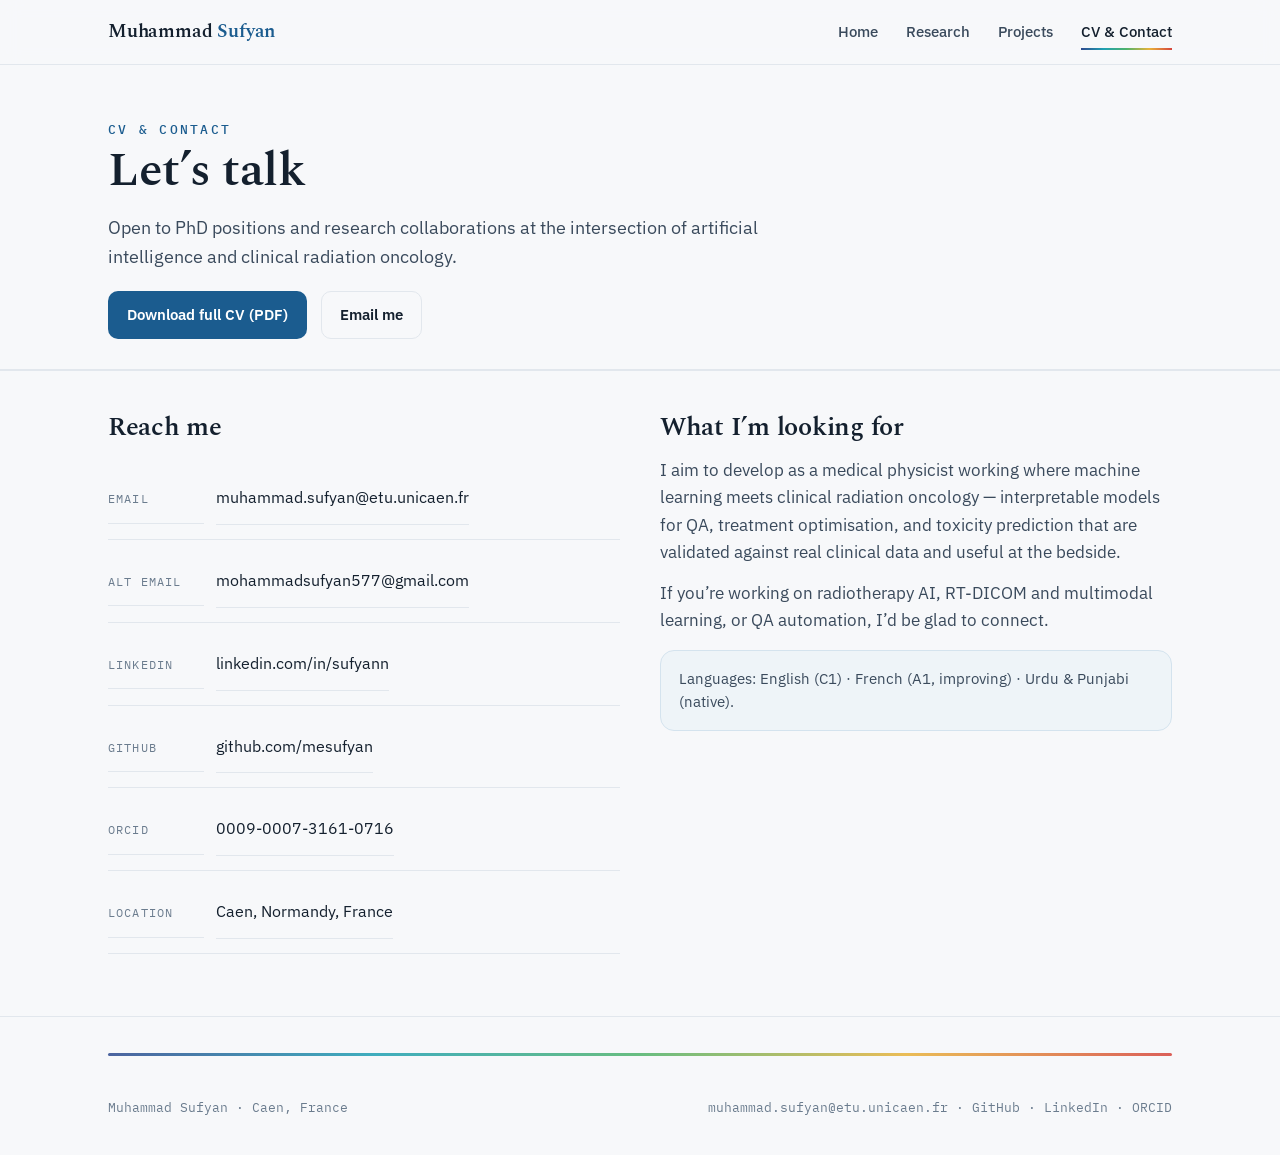
==== cv.html @ 7ce427d2 "Add files via upload" ====
<!DOCTYPE html><html lang="en"><head>
<meta charset="utf-8"><meta name="viewport" content="width=device-width,initial-scale=1">
<title>CV &amp; Contact — Muhammad Sufyan</title>
<meta name="description" content="Contact Muhammad Sufyan and download his CV.">
<link rel="preconnect" href="https://fonts.googleapis.com"><link rel="preconnect" href="https://fonts.gstatic.com" crossorigin><link href="https://fonts.googleapis.com/css2?family=Spectral:ital,wght@0,400;0,500;0,600;1,400&family=IBM+Plex+Sans:wght@400;500;600&family=IBM+Plex+Mono:wght@400;500&display=swap" rel="stylesheet"><link rel="stylesheet" href="styles.css"></head>
<body><nav class="nav"><div class="wrap">
<a class="brand" href="index.html">Muhammad <span>Sufyan</span></a>
<button class="navtoggle" aria-label="Menu" onclick="document.getElementById('nv').classList.toggle('open')">&#9776;</button>
<div class="navlinks" id="nv"><a href="index.html">Home</a><a href="research.html">Research</a><a href="projects.html">Projects</a><a href="cv.html" class="active">CV &amp; Contact</a></div>
</div></nav><header class="phero"><div class="wrap">
<p class="eyebrow">CV &amp; Contact</p>
<h1>Let&rsquo;s talk</h1>
<p class="summary">Open to PhD positions and research collaborations at the intersection of artificial intelligence and clinical radiation oncology.</p>
<div class="linkrow"><a class="btn btn-primary" href="assets/Muhammad_Sufyan_CV.pdf" download>Download full CV (PDF)</a>
<a class="btn btn-ghost" href="mailto:muhammad.sufyan@etu.unicaen.fr">Email me</a></div>
</div></header>
<section class="psec"><div class="wrap fade">
<div class="contact-grid">
<div><h2>Reach me</h2><div class="contact-list">
<a href="mailto:muhammad.sufyan@etu.unicaen.fr"><span class="lab">Email</span><span class="val">muhammad.sufyan@etu.unicaen.fr</span></a>
<a href="mailto:mohammadsufyan577@gmail.com"><span class="lab">Alt email</span><span class="val">mohammadsufyan577@gmail.com</span></a>
<a href="https://www.linkedin.com/in/sufyann"><span class="lab">LinkedIn</span><span class="val">linkedin.com/in/sufyann</span></a>
<a href="https://github.com/mesufyan"><span class="lab">GitHub</span><span class="val">github.com/mesufyan</span></a>
<a href="https://orcid.org/0009-0007-3161-0716"><span class="lab">ORCID</span><span class="val">0009-0007-3161-0716</span></a>
<span><span class="lab">Location</span><span class="val">Caen, Normandy, France</span></span>
</div></div>
<div><h2>What I&rsquo;m looking for</h2>
<p>I aim to develop as a medical physicist working where machine learning meets clinical radiation oncology &mdash; interpretable models for QA, treatment optimisation, and toxicity prediction that are validated against real clinical data and useful at the bedside.</p>
<p>If you&rsquo;re working on radiotherapy AI, RT-DICOM and multimodal learning, or QA automation, I&rsquo;d be glad to connect.</p>
<div class="note">Languages: English (C1) &middot; French (A1, improving) &middot; Urdu &amp; Punjabi (native).</div>
</div></div>
</div></section><footer><div class="wrap" style="flex-direction:column;align-items:stretch">
<div class="spectrum-line"></div>
<div style="display:flex;justify-content:space-between;align-items:center;flex-wrap:wrap;gap:14px">
<span class="small">Muhammad Sufyan &middot; Caen, France</span>
<span class="small"><a href="mailto:muhammad.sufyan@etu.unicaen.fr">muhammad.sufyan@etu.unicaen.fr</a> &middot;
<a href="https://github.com/mesufyan">GitHub</a> &middot; <a href="https://www.linkedin.com/in/sufyann">LinkedIn</a> &middot;
<a href="https://orcid.org/0009-0007-3161-0716">ORCID</a></span>
</div></div></footer>
<script>
const io=new IntersectionObserver((es)=>{es.forEach(e=>{if(e.isIntersecting)e.target.classList.add('in')})},{threshold:.12});
document.querySelectorAll('.fade').forEach(el=>io.observe(el));
</script></body></html>
---- styles.css ----
/* ---------- Muhammad Sufyan — personal site ----------
   Design language drawn from radiation oncology:
   isodose colormap (blue→cyan→green→amber→red) as the signature,
   DVH curve as the hero motif. Academic gravitas (Spectral) +
   technical precision (IBM Plex Sans / Mono).
----------------------------------------------------- */

:root{
  --paper:#F7F8FA;
  --paper-2:#FFFFFF;
  --ink:#14202E;
  --ink-2:#3A4A5C;
  --muted:#6B7C8E;
  --line:#E2E7ED;
  --cobalt:#1B5C8F;
  --cobalt-deep:#0F4A78;
  --teal:#0E6C76;
  /* isodose colormap stops */
  --d1:#2E4A8F; --d2:#1FA0B3; --d3:#4FB36B; --d4:#E8B23A; --d5:#D6453C;
  --spectrum:linear-gradient(90deg,var(--d1),var(--d2),var(--d3),var(--d4),var(--d5));
  --maxw:1120px;
  --r:14px;
}

*{box-sizing:border-box;margin:0;padding:0}
html{scroll-behavior:smooth}
body{
  background:var(--paper);
  color:var(--ink);
  font-family:"IBM Plex Sans",system-ui,sans-serif;
  font-size:17px;
  line-height:1.6;
  -webkit-font-smoothing:antialiased;
}
a{color:inherit;text-decoration:none}
img{max-width:100%;display:block}

.wrap{max-width:var(--maxw);margin:0 auto;padding:0 28px}

/* ---------- typography ---------- */
h1,h2,h3{font-family:"Spectral",Georgia,serif;font-weight:600;line-height:1.1;letter-spacing:-.01em;color:var(--ink)}
.mono{font-family:"IBM Plex Mono",ui-monospace,monospace}
.eyebrow{
  font-family:"IBM Plex Mono",monospace;
  font-size:12.5px;letter-spacing:.18em;text-transform:uppercase;
  color:var(--cobalt);font-weight:500;
}

/* ---------- nav ---------- */
.nav{
  position:sticky;top:0;z-index:50;
  background:rgba(247,248,250,.82);
  backdrop-filter:blur(10px);
  border-bottom:1px solid var(--line);
}
.nav .wrap{display:flex;align-items:center;justify-content:space-between;height:64px}
.brand{font-family:"Spectral",serif;font-weight:600;font-size:19px;letter-spacing:-.01em}
.brand span{color:var(--cobalt)}
.navlinks{display:flex;gap:28px;align-items:center}
.navlinks a{font-size:14.5px;color:var(--ink-2);font-weight:500;position:relative;padding:4px 0}
.navlinks a:hover{color:var(--cobalt)}
.navlinks a.active{color:var(--ink)}
.navlinks a.active::after{
  content:"";position:absolute;left:0;right:0;bottom:-2px;height:2px;background:var(--spectrum)
}
.navtoggle{display:none;background:none;border:0;cursor:pointer;font-size:22px;color:var(--ink)}

/* ---------- hero ---------- */
.hero{padding:72px 0 40px}
.hero-grid{display:grid;grid-template-columns:1.15fr .85fr;gap:56px;align-items:center}
.hero h1{font-size:clamp(38px,6vw,62px);margin:14px 0 18px}
.hero .lead{font-size:19px;color:var(--ink-2);max-width:34ch;margin-bottom:26px}
.hero .lead b{color:var(--ink);font-weight:600}

.portrait-card{position:relative}
.portrait{
  border-radius:var(--r);width:100%;
  border:1px solid var(--line);
  box-shadow:0 24px 60px -28px rgba(20,32,46,.45);
  filter:saturate(1.02);
}
.portrait-card::after{
  content:"";position:absolute;left:-10px;right:18px;bottom:-10px;height:6px;border-radius:6px;background:var(--spectrum);opacity:.9
}

/* dvh figure */
.dvh-wrap{margin-top:10px}
.dvh-cap{font-size:12px;color:var(--muted);margin-top:8px;display:flex;gap:6px;align-items:center}

/* buttons */
.btns{display:flex;gap:12px;flex-wrap:wrap}
.btn{
  display:inline-flex;align-items:center;gap:8px;
  font-size:14.5px;font-weight:600;border-radius:10px;
  padding:11px 18px;transition:.18s;cursor:pointer;border:1px solid transparent;
}
.btn-primary{background:var(--cobalt);color:#fff}
.btn-primary:hover{background:var(--cobalt-deep)}
.btn-ghost{background:transparent;border-color:var(--line);color:var(--ink)}
.btn-ghost:hover{border-color:var(--cobalt);color:var(--cobalt)}

/* social row */
.social{display:flex;gap:18px;margin-top:26px;flex-wrap:wrap}
.social a{font-family:"IBM Plex Mono",monospace;font-size:13px;color:var(--muted);display:flex;gap:7px;align-items:center}
.social a:hover{color:var(--cobalt)}

/* ---------- spectrum rule ---------- */
.rule{height:3px;background:var(--spectrum);border-radius:3px;width:64px;margin:0 0 22px}

/* ---------- section ---------- */
section.block{padding:60px 0;border-top:1px solid var(--line)}
.sec-head{margin-bottom:34px;max-width:60ch}
.sec-head h2{font-size:clamp(26px,3.5vw,36px);margin-top:8px}
.sec-head p{color:var(--ink-2);margin-top:12px}

/* at a glance strip */
.glance{display:grid;grid-template-columns:repeat(4,1fr);gap:18px}
.glance .cell{background:var(--paper-2);border:1px solid var(--line);border-radius:var(--r);padding:20px}
.glance .k{font-family:"IBM Plex Mono",monospace;font-size:11px;letter-spacing:.12em;text-transform:uppercase;color:var(--muted)}
.glance .v{font-family:"Spectral",serif;font-size:18px;font-weight:600;margin-top:8px;line-height:1.25}

/* phd arc (genuine sequence -> numbered) */
.arc{display:grid;grid-template-columns:repeat(3,1fr);gap:18px}
.arc .step{background:var(--paper-2);border:1px solid var(--line);border-radius:var(--r);padding:24px;position:relative;overflow:hidden}
.arc .step .no{font-family:"IBM Plex Mono",monospace;font-size:12px;color:var(--cobalt);letter-spacing:.1em}
.arc .step h3{font-size:21px;margin:10px 0 8px}
.arc .step p{font-size:14.5px;color:var(--ink-2)}
.arc .step .bar{position:absolute;left:0;top:0;bottom:0;width:4px}
.arc .step:nth-child(1) .bar{background:var(--d1)}
.arc .step:nth-child(2) .bar{background:var(--d3)}
.arc .step:nth-child(3) .bar{background:var(--d5)}

/* prose about */
.about{display:grid;grid-template-columns:1fr 1fr;gap:40px;align-items:start}
.about p{color:var(--ink-2);margin-bottom:16px}
.about p b{color:var(--ink)}

/* ---------- timeline / experience ---------- */
.timeline{position:relative;margin-left:6px}
.entry{position:relative;padding:0 0 34px 30px;border-left:2px solid var(--line)}
.entry:last-child{border-left-color:transparent}
.entry::before{content:"";position:absolute;left:-7px;top:5px;width:12px;height:12px;border-radius:50%;background:var(--cobalt);border:2px solid var(--paper)}
.entry .when{font-family:"IBM Plex Mono",monospace;font-size:12px;color:var(--muted);letter-spacing:.04em}
.entry h3{font-size:20px;margin:5px 0 3px}
.entry .org{color:var(--cobalt);font-size:14.5px;font-weight:600;margin-bottom:10px}
.entry p{color:var(--ink-2);font-size:15px;margin-bottom:8px}
.tags{display:flex;gap:8px;flex-wrap:wrap;margin-top:10px}
.tag{font-family:"IBM Plex Mono",monospace;font-size:11.5px;padding:4px 9px;border-radius:6px;background:#eef2f6;color:var(--ink-2);border:1px solid var(--line)}

/* two-col lists */
.cols{display:grid;grid-template-columns:1fr 1fr;gap:18px 40px}
.li{padding:14px 0;border-bottom:1px solid var(--line)}
.li .t{font-weight:600;font-size:15.5px}
.li .d{color:var(--muted);font-size:13px;font-family:"IBM Plex Mono",monospace;margin-top:3px}
.li p{color:var(--ink-2);font-size:14px;margin-top:6px}

/* ---------- project cards ---------- */
.projects{display:grid;grid-template-columns:1fr 1fr;gap:22px}
.card{
  background:var(--paper-2);border:1px solid var(--line);border-radius:var(--r);
  padding:26px;display:flex;flex-direction:column;transition:.2s;position:relative;overflow:hidden
}
.card:hover{transform:translateY(-3px);box-shadow:0 18px 40px -24px rgba(20,32,46,.4);border-color:#cfd8e2}
.card .topbar{height:4px;border-radius:4px;width:46px;margin-bottom:18px;background:var(--spectrum)}
.card .when{font-family:"IBM Plex Mono",monospace;font-size:11.5px;color:var(--muted);letter-spacing:.06em}
.card h3{font-size:21px;margin:8px 0 10px}
.card p{color:var(--ink-2);font-size:14.5px;flex-grow:1}
.card .foot{margin-top:18px;display:flex;justify-content:space-between;align-items:center}
.repo{font-family:"IBM Plex Mono",monospace;font-size:13px;font-weight:600;color:var(--cobalt);display:inline-flex;gap:6px;align-items:center}
.repo:hover{color:var(--cobalt-deep)}
.repo.soon{color:var(--muted);font-weight:500}

/* ---------- contact ---------- */
.contact-grid{display:grid;grid-template-columns:1fr 1fr;gap:40px;align-items:start}
.contact-list a, .contact-list span{display:flex;gap:12px;align-items:baseline;padding:14px 0;border-bottom:1px solid var(--line);font-size:15.5px}
.contact-list .lab{font-family:"IBM Plex Mono",monospace;font-size:11.5px;letter-spacing:.1em;text-transform:uppercase;color:var(--muted);min-width:96px}
.contact-list a:hover .val{color:var(--cobalt)}
.val{color:var(--ink);word-break:break-all}

/* ---------- footer ---------- */
footer{border-top:1px solid var(--line);padding:36px 0;margin-top:20px}
footer .wrap{display:flex;justify-content:space-between;align-items:center;flex-wrap:wrap;gap:14px}
footer .small{font-size:13px;color:var(--muted);font-family:"IBM Plex Mono",monospace}
footer .spectrum-line{height:3px;width:100%;background:var(--spectrum);border-radius:3px;margin-bottom:28px;opacity:.85}

/* ---------- responsive ---------- */
@media(max-width:900px){
  .hero-grid{grid-template-columns:1fr;gap:34px}
  .hero{padding:48px 0 24px}
  .about,.contact-grid{grid-template-columns:1fr;gap:22px}
  .glance{grid-template-columns:1fr 1fr}
  .arc{grid-template-columns:1fr}
  .projects{grid-template-columns:1fr}
  .cols{grid-template-columns:1fr}
  .navlinks{
    position:fixed;inset:64px 0 auto 0;background:var(--paper);
    flex-direction:column;gap:0;padding:8px 0;border-bottom:1px solid var(--line);
    transform:translateY(-130%);transition:.25s;
  }
  .navlinks.open{transform:translateY(0)}
  .navlinks a{padding:14px 28px;width:100%}
  .navtoggle{display:block}
}

@media(prefers-reduced-motion:reduce){
  *{animation:none!important;transition:none!important;scroll-behavior:auto}
}

/* dvh draw animation */
.dvh-line{stroke-dasharray:520;stroke-dashoffset:520;animation:draw 2.1s ease forwards .3s}
@keyframes draw{to{stroke-dashoffset:0}}
.fade{opacity:0;transform:translateY(14px);transition:.7s ease}
.fade.in{opacity:1;transform:none}

/* ---------- project detail pages ---------- */
.phero{padding:54px 0 30px;border-bottom:1px solid var(--line)}
.phero .back{font-family:"IBM Plex Mono",monospace;font-size:13px;color:var(--muted);display:inline-flex;gap:7px;align-items:center;margin-bottom:22px}
.phero .back:hover{color:var(--cobalt)}
.phero h1{font-size:clamp(30px,5vw,48px);max-width:18ch;margin:6px 0 16px}
.phero .meta{display:flex;gap:22px;flex-wrap:wrap;font-family:"IBM Plex Mono",monospace;font-size:12.5px;color:var(--muted);margin-bottom:18px}
.phero .meta b{color:var(--ink-2);font-weight:500}
.phero .summary{font-size:18px;color:var(--ink-2);max-width:62ch}

.psec{padding:42px 0;border-top:1px solid var(--line)}
.psec h2{font-size:26px;margin-bottom:16px}
.psec h3{font-size:18px;margin:22px 0 8px}
.psec p{color:var(--ink-2);margin-bottom:14px;max-width:70ch}
.psec ul{margin:0 0 16px 0;padding-left:0;list-style:none;max-width:72ch}
.psec ul li{position:relative;padding:7px 0 7px 22px;color:var(--ink-2);border-bottom:1px solid var(--line)}
.psec ul li::before{content:"";position:absolute;left:0;top:15px;width:8px;height:2px;background:var(--cobalt)}
.psec ul li b{color:var(--ink)}

/* stat callouts */
.stats{display:grid;grid-template-columns:repeat(auto-fit,minmax(150px,1fr));gap:16px;margin:20px 0}
.stat{background:var(--paper-2);border:1px solid var(--line);border-radius:var(--r);padding:20px}
.stat .num{font-family:"Spectral",serif;font-size:30px;font-weight:600;color:var(--cobalt);line-height:1}
.stat .lbl{font-family:"IBM Plex Mono",monospace;font-size:11px;letter-spacing:.08em;text-transform:uppercase;color:var(--muted);margin-top:8px}

/* result table */
.rtable{width:100%;border-collapse:collapse;margin:18px 0;font-size:14px;overflow:hidden;border-radius:10px;border:1px solid var(--line)}
.rtable th,.rtable td{padding:11px 14px;text-align:left;border-bottom:1px solid var(--line)}
.rtable th{background:#eef2f6;font-family:"IBM Plex Mono",monospace;font-size:11.5px;letter-spacing:.05em;text-transform:uppercase;color:var(--ink-2);font-weight:500}
.rtable td{color:var(--ink-2)}
.rtable td.mono{font-family:"IBM Plex Mono",monospace;color:var(--cobalt);font-weight:500}
.rtable tr:last-child td{border-bottom:0}
.rtable .cap{font-size:12px;color:var(--muted);margin-top:6px}

.linkrow{display:flex;gap:14px;flex-wrap:wrap;margin-top:20px}

/* phase cards for TTC */
.phases{display:grid;grid-template-columns:repeat(3,1fr);gap:16px;margin:18px 0}
.phase{background:var(--paper-2);border:1px solid var(--line);border-radius:var(--r);padding:20px;position:relative}
.phase .ph{font-family:"IBM Plex Mono",monospace;font-size:11px;letter-spacing:.1em;color:var(--cobalt)}
.phase h3{font-size:16px;margin:8px 0 6px}
.phase p{font-size:13.5px;margin:0}
@media(max-width:760px){.phases{grid-template-columns:1fr}}

.note{background:#eef4f8;border:1px solid #d4e3ee;border-radius:var(--r);padding:16px 18px;font-size:14.5px;color:var(--ink-2);margin:16px 0}
.note b{color:var(--cobalt-deep)}
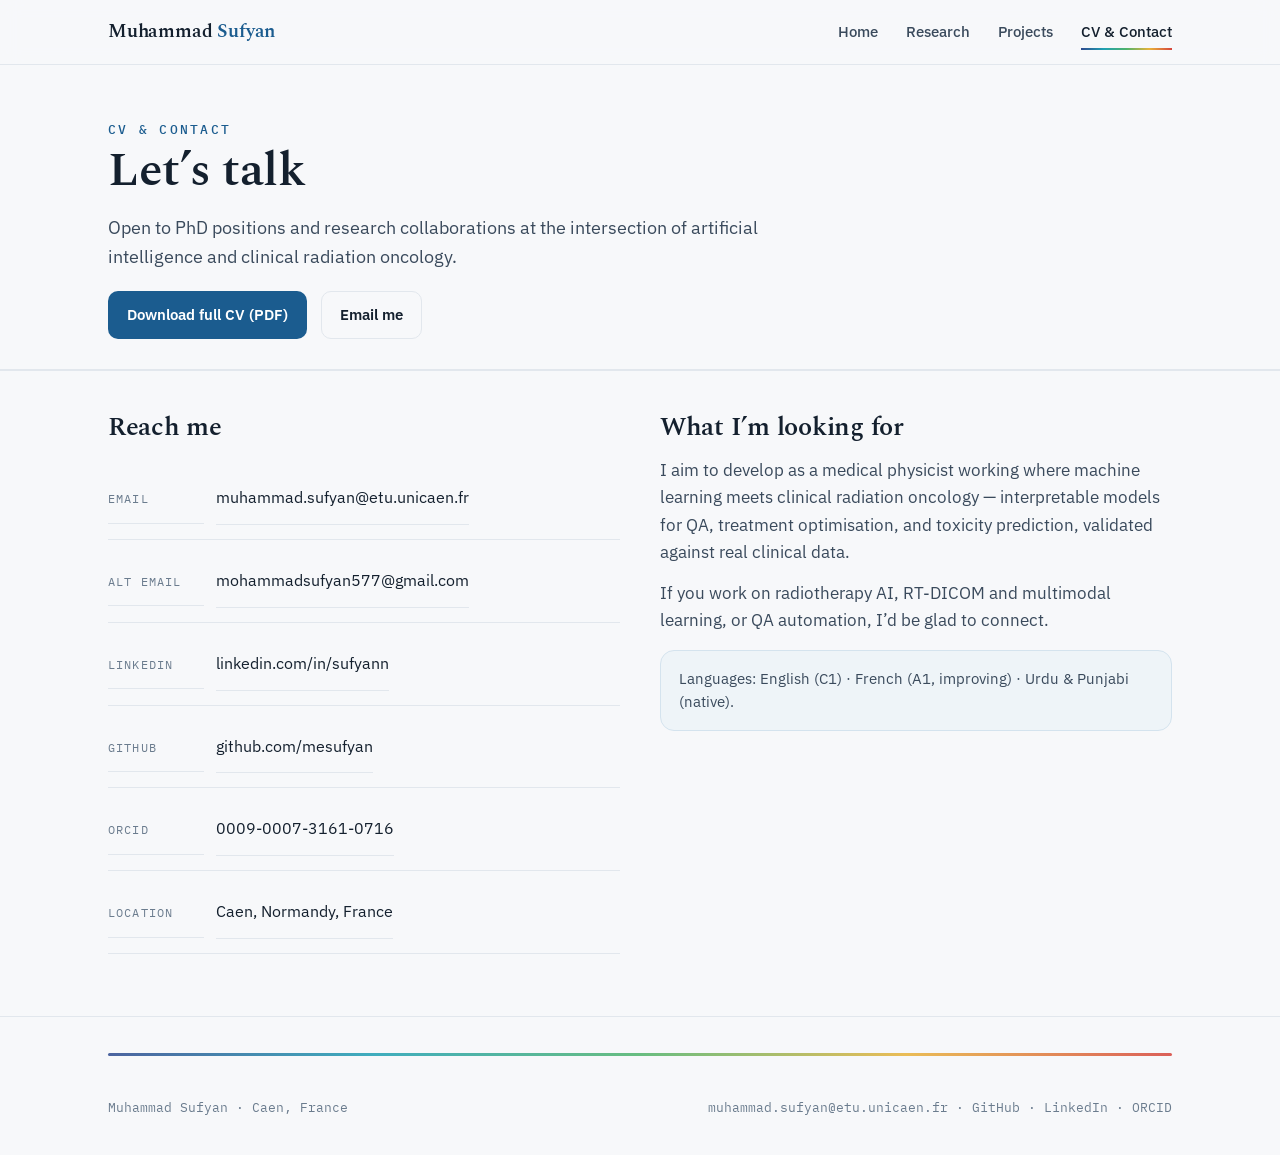
==== commit 1b9db265: "Files modified!" ====
--- a/cv.html
+++ b/cv.html
@@ -1,43 +1,19 @@
-<!DOCTYPE html><html lang="en"><head>
-<meta charset="utf-8"><meta name="viewport" content="width=device-width,initial-scale=1">
-<title>CV &amp; Contact — Muhammad Sufyan</title>
-<meta name="description" content="Contact Muhammad Sufyan and download his CV.">
-<link rel="preconnect" href="https://fonts.googleapis.com"><link rel="preconnect" href="https://fonts.gstatic.com" crossorigin><link href="https://fonts.googleapis.com/css2?family=Spectral:ital,wght@0,400;0,500;0,600;1,400&family=IBM+Plex+Sans:wght@400;500;600&family=IBM+Plex+Mono:wght@400;500&display=swap" rel="stylesheet"><link rel="stylesheet" href="styles.css"></head>
-<body><nav class="nav"><div class="wrap">
-<a class="brand" href="index.html">Muhammad <span>Sufyan</span></a>
-<button class="navtoggle" aria-label="Menu" onclick="document.getElementById('nv').classList.toggle('open')">&#9776;</button>
-<div class="navlinks" id="nv"><a href="index.html">Home</a><a href="research.html">Research</a><a href="projects.html">Projects</a><a href="cv.html" class="active">CV &amp; Contact</a></div>
-</div></nav><header class="phero"><div class="wrap">
-<p class="eyebrow">CV &amp; Contact</p>
+<!DOCTYPE html><html lang="en"><head><meta charset="utf-8"><meta name="viewport" content="width=device-width,initial-scale=1"><title>CV &amp; Contact — Muhammad Sufyan</title><meta name="description" content="Contact Muhammad Sufyan and download his CV."><link rel="preconnect" href="https://fonts.googleapis.com"><link rel="preconnect" href="https://fonts.gstatic.com" crossorigin><link href="https://fonts.googleapis.com/css2?family=Spectral:ital,wght@0,400;0,500;0,600;1,400&family=IBM+Plex+Sans:wght@400;500;600&family=IBM+Plex+Mono:wght@400;500&display=swap" rel="stylesheet"><link rel="stylesheet" href="styles.css"></head><body><nav class="nav"><div class="wrap"><a class="brand" href="index.html">Muhammad <span>Sufyan</span></a><button class="navtoggle" aria-label="Menu" onclick="document.getElementById('nv').classList.toggle('open')">&#9776;</button><div class="navlinks" id="nv"><a href="index.html">Home</a><a href="research.html">Research</a><a href="projects.html">Projects</a><a href="cv.html" class="active">CV &amp; Contact</a></div></div></nav><header class="phero"><div class="wrap"><p class="eyebrow">CV &amp; Contact</p>
 <h1>Let&rsquo;s talk</h1>
 <p class="summary">Open to PhD positions and research collaborations at the intersection of artificial intelligence and clinical radiation oncology.</p>
 <div class="linkrow"><a class="btn btn-primary" href="assets/Muhammad_Sufyan_CV.pdf" download>Download full CV (PDF)</a>
-<a class="btn btn-ghost" href="mailto:muhammad.sufyan@etu.unicaen.fr">Email me</a></div>
-</div></header>
-<section class="psec"><div class="wrap fade">
-<div class="contact-grid">
+<a class="btn btn-ghost" href="mailto:muhammad.sufyan@etu.unicaen.fr">Email me</a></div></div></header>
+<section class="psec"><div class="wrap fade"><div class="contact-grid">
 <div><h2>Reach me</h2><div class="contact-list">
 <a href="mailto:muhammad.sufyan@etu.unicaen.fr"><span class="lab">Email</span><span class="val">muhammad.sufyan@etu.unicaen.fr</span></a>
 <a href="mailto:mohammadsufyan577@gmail.com"><span class="lab">Alt email</span><span class="val">mohammadsufyan577@gmail.com</span></a>
-<a href="https://www.linkedin.com/in/sufyann"><span class="lab">LinkedIn</span><span class="val">linkedin.com/in/sufyann</span></a>
-<a href="https://github.com/mesufyan"><span class="lab">GitHub</span><span class="val">github.com/mesufyan</span></a>
-<a href="https://orcid.org/0009-0007-3161-0716"><span class="lab">ORCID</span><span class="val">0009-0007-3161-0716</span></a>
+<a href="https://www.linkedin.com/in/sufyann" target="_blank" rel="noopener"><span class="lab">LinkedIn</span><span class="val">linkedin.com/in/sufyann</span></a>
+<a href="https://github.com/mesufyan" target="_blank" rel="noopener"><span class="lab">GitHub</span><span class="val">github.com/mesufyan</span></a>
+<a href="https://orcid.org/0009-0007-3161-0716" target="_blank" rel="noopener"><span class="lab">ORCID</span><span class="val">0009-0007-3161-0716</span></a>
 <span><span class="lab">Location</span><span class="val">Caen, Normandy, France</span></span>
 </div></div>
 <div><h2>What I&rsquo;m looking for</h2>
-<p>I aim to develop as a medical physicist working where machine learning meets clinical radiation oncology &mdash; interpretable models for QA, treatment optimisation, and toxicity prediction that are validated against real clinical data and useful at the bedside.</p>
-<p>If you&rsquo;re working on radiotherapy AI, RT-DICOM and multimodal learning, or QA automation, I&rsquo;d be glad to connect.</p>
+<p>I aim to develop as a medical physicist working where machine learning meets clinical radiation oncology &mdash; interpretable models for QA, treatment optimisation, and toxicity prediction, validated against real clinical data.</p>
+<p>If you work on radiotherapy AI, RT-DICOM and multimodal learning, or QA automation, I&rsquo;d be glad to connect.</p>
 <div class="note">Languages: English (C1) &middot; French (A1, improving) &middot; Urdu &amp; Punjabi (native).</div>
-</div></div>
-</div></section><footer><div class="wrap" style="flex-direction:column;align-items:stretch">
-<div class="spectrum-line"></div>
-<div style="display:flex;justify-content:space-between;align-items:center;flex-wrap:wrap;gap:14px">
-<span class="small">Muhammad Sufyan &middot; Caen, France</span>
-<span class="small"><a href="mailto:muhammad.sufyan@etu.unicaen.fr">muhammad.sufyan@etu.unicaen.fr</a> &middot;
-<a href="https://github.com/mesufyan">GitHub</a> &middot; <a href="https://www.linkedin.com/in/sufyann">LinkedIn</a> &middot;
-<a href="https://orcid.org/0009-0007-3161-0716">ORCID</a></span>
-</div></div></footer>
-<script>
-const io=new IntersectionObserver((es)=>{es.forEach(e=>{if(e.isIntersecting)e.target.classList.add('in')})},{threshold:.12});
-document.querySelectorAll('.fade').forEach(el=>io.observe(el));
-</script></body></html>+</div></div></div></section><footer><div class="wrap" style="flex-direction:column;align-items:stretch"><div class="spectrum-line"></div><div style="display:flex;justify-content:space-between;align-items:center;flex-wrap:wrap;gap:14px"><span class="small">Muhammad Sufyan &middot; Caen, France</span><span class="small"><a href="mailto:muhammad.sufyan@etu.unicaen.fr">muhammad.sufyan@etu.unicaen.fr</a> &middot; <a href="https://github.com/mesufyan" target="_blank" rel="noopener">GitHub</a> &middot; <a href="https://www.linkedin.com/in/sufyann" target="_blank" rel="noopener">LinkedIn</a> &middot; <a href="https://orcid.org/0009-0007-3161-0716" target="_blank" rel="noopener">ORCID</a></span></div></div></footer><script>const io=new IntersectionObserver((es)=>{es.forEach(e=>{if(e.isIntersecting)e.target.classList.add('in')})},{threshold:.12});document.querySelectorAll('.fade').forEach(el=>io.observe(el));</script></body></html>
--- a/styles.css
+++ b/styles.css
@@ -257,3 +257,44 @@
 
 .note{background:#eef4f8;border:1px solid #d4e3ee;border-radius:var(--r);padding:16px 18px;font-size:14.5px;color:var(--ink-2);margin:16px 0}
 .note b{color:var(--cobalt-deep)}
+
+/* ---------- figures ---------- */
+.figure{margin:20px 0;border:1px solid var(--line);border-radius:var(--r);background:var(--paper-2);padding:18px}
+.figure svg{width:100%;height:auto;display:block}
+.fig-cap{font-size:12.5px;color:var(--muted);margin-top:10px;font-family:"IBM Plex Mono",monospace;line-height:1.5}
+.fig-grid{display:grid;grid-template-columns:1fr 1fr;gap:18px}
+@media(max-width:760px){.fig-grid{grid-template-columns:1fr}}
+
+/* card footer pinned to bottom so all cards align */
+.card .foot{margin-top:auto;padding-top:18px}
+
+/* clickable inline links in prose */
+.psec p a, .about p a, .li p a, .entry p a, .entry .org a{color:var(--cobalt);text-decoration:none;border-bottom:1px solid rgba(27,92,143,.3)}
+.psec p a:hover, .about p a:hover, .li p a:hover, .entry p a:hover, .entry .org a:hover{border-bottom-color:var(--cobalt)}
+
+/* ---------- skills block ---------- */
+.skills{display:grid;grid-template-columns:repeat(3,1fr);gap:18px}
+.skillcol{background:var(--paper-2);border:1px solid var(--line);border-radius:var(--r);padding:22px}
+.skillcol .h{font-family:"IBM Plex Mono",monospace;font-size:11px;letter-spacing:.12em;text-transform:uppercase;color:var(--cobalt);margin-bottom:14px}
+.skillcol .chips{display:flex;flex-wrap:wrap;gap:8px}
+.chip{font-size:13px;padding:5px 11px;border-radius:7px;background:#eef2f6;color:var(--ink-2);border:1px solid var(--line)}
+@media(max-width:760px){.skills{grid-template-columns:1fr}}
+
+/* ---------- interactive sim ---------- */
+.sim{background:var(--paper-2);border:1px solid var(--line);border-radius:var(--r);padding:26px;margin-top:8px}
+.sim-grid{display:grid;grid-template-columns:1.5fr 1fr;gap:28px;align-items:center}
+.sim svg{width:100%;height:auto;display:block}
+.sim-control{margin-top:22px}
+.sim-control label{font-family:"IBM Plex Mono",monospace;font-size:12px;letter-spacing:.06em;text-transform:uppercase;color:var(--muted);display:block;margin-bottom:10px}
+.sim-control input[type=range]{width:100%;accent-color:var(--cobalt);height:4px}
+.sim-readout{font-family:"IBM Plex Mono",monospace;font-size:13px;color:var(--ink-2);margin-top:8px}
+.sim-readout b{color:var(--ink)}
+.sim-callout{margin-top:18px;border-radius:10px;padding:14px 16px;font-size:14px;line-height:1.5;background:#fdeceb;border:1px solid #f4c9c6;color:#8f2d27;display:none}
+.sim-callout.show{display:block}
+.sim-callout a{color:#8f2d27;font-weight:600;text-decoration:underline}
+.ntcp-row{display:flex;align-items:flex-end;gap:14px;height:150px;padding:0 4px}
+.ntcp-bar-wrap{flex:1;display:flex;flex-direction:column;align-items:center;justify-content:flex-end;height:100%}
+.ntcp-bar{width:100%;border-radius:6px 6px 0 0;transition:height .12s ease}
+.ntcp-val{font-family:"IBM Plex Mono",monospace;font-size:12px;font-weight:500;margin-bottom:6px;color:var(--ink)}
+.ntcp-lbl{font-family:"IBM Plex Mono",monospace;font-size:11px;color:var(--muted);margin-top:8px}
+@media(max-width:760px){.sim-grid{grid-template-columns:1fr;gap:20px}}
